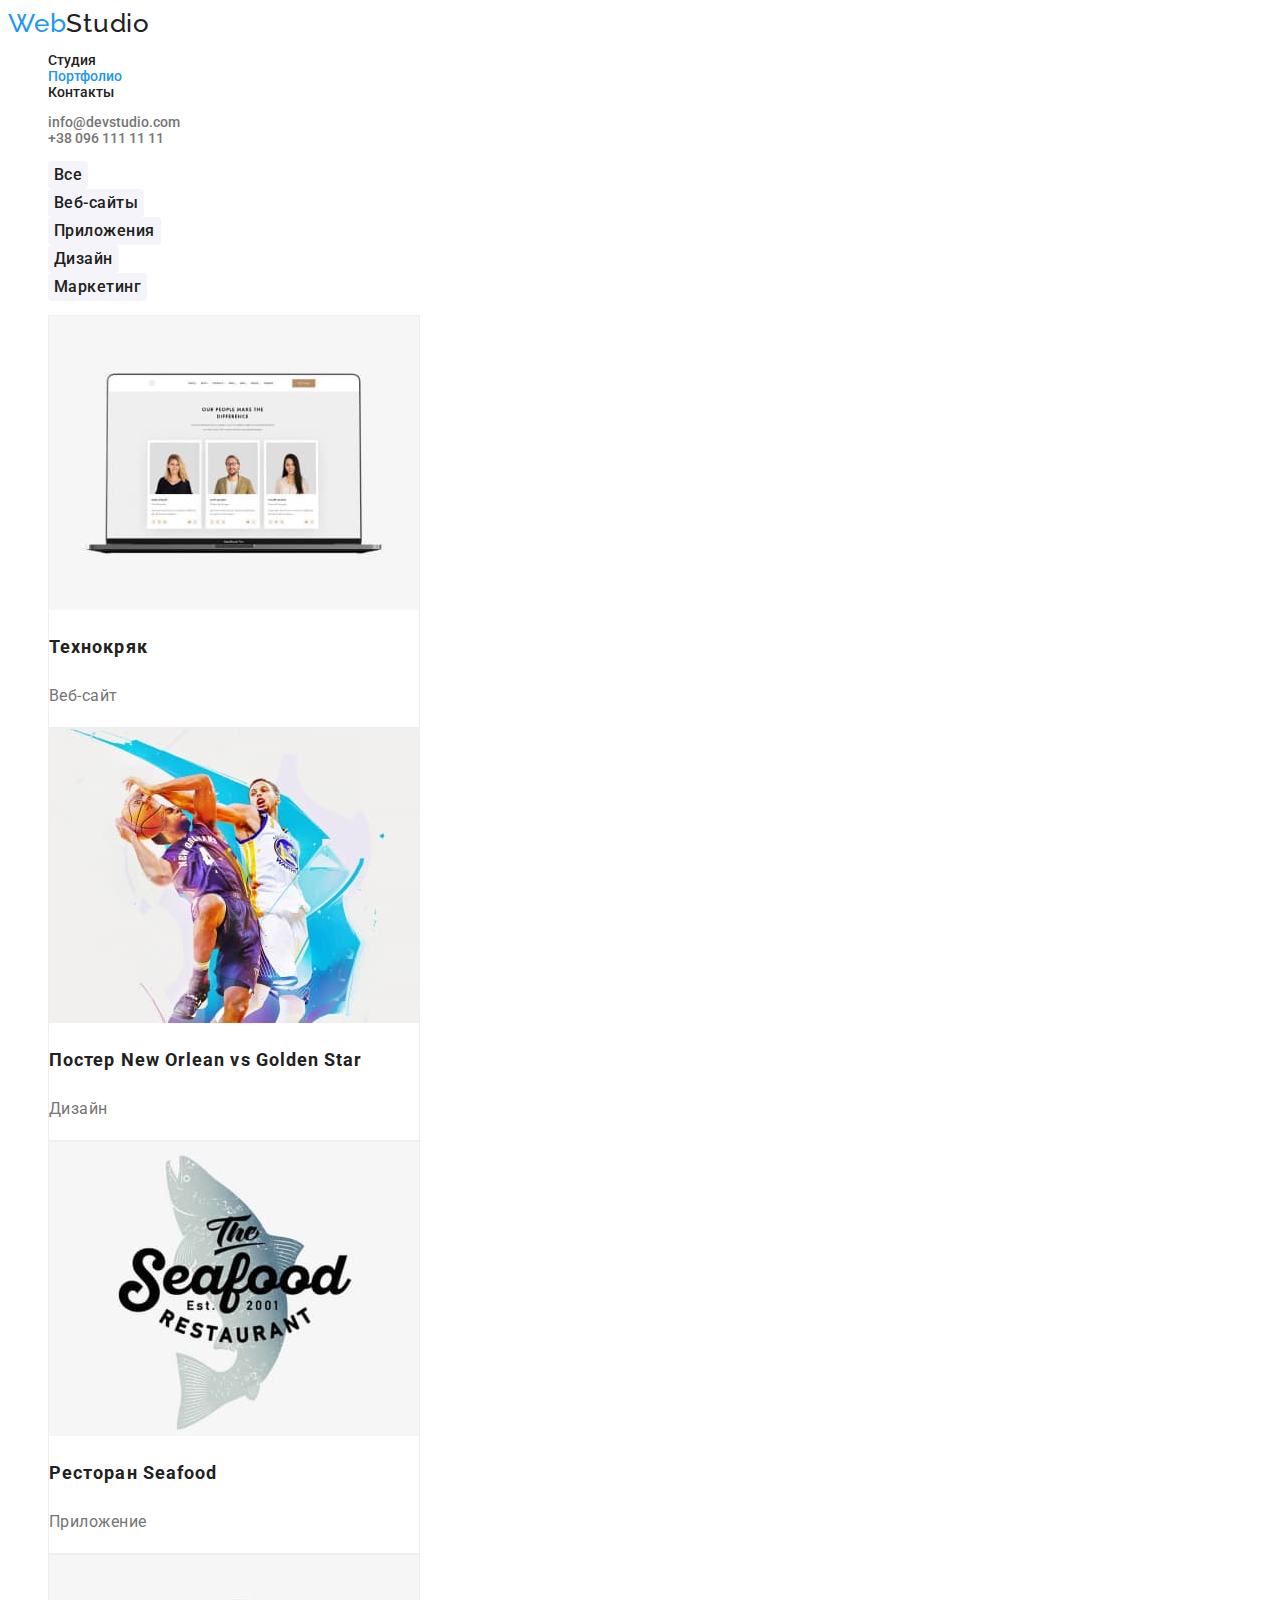
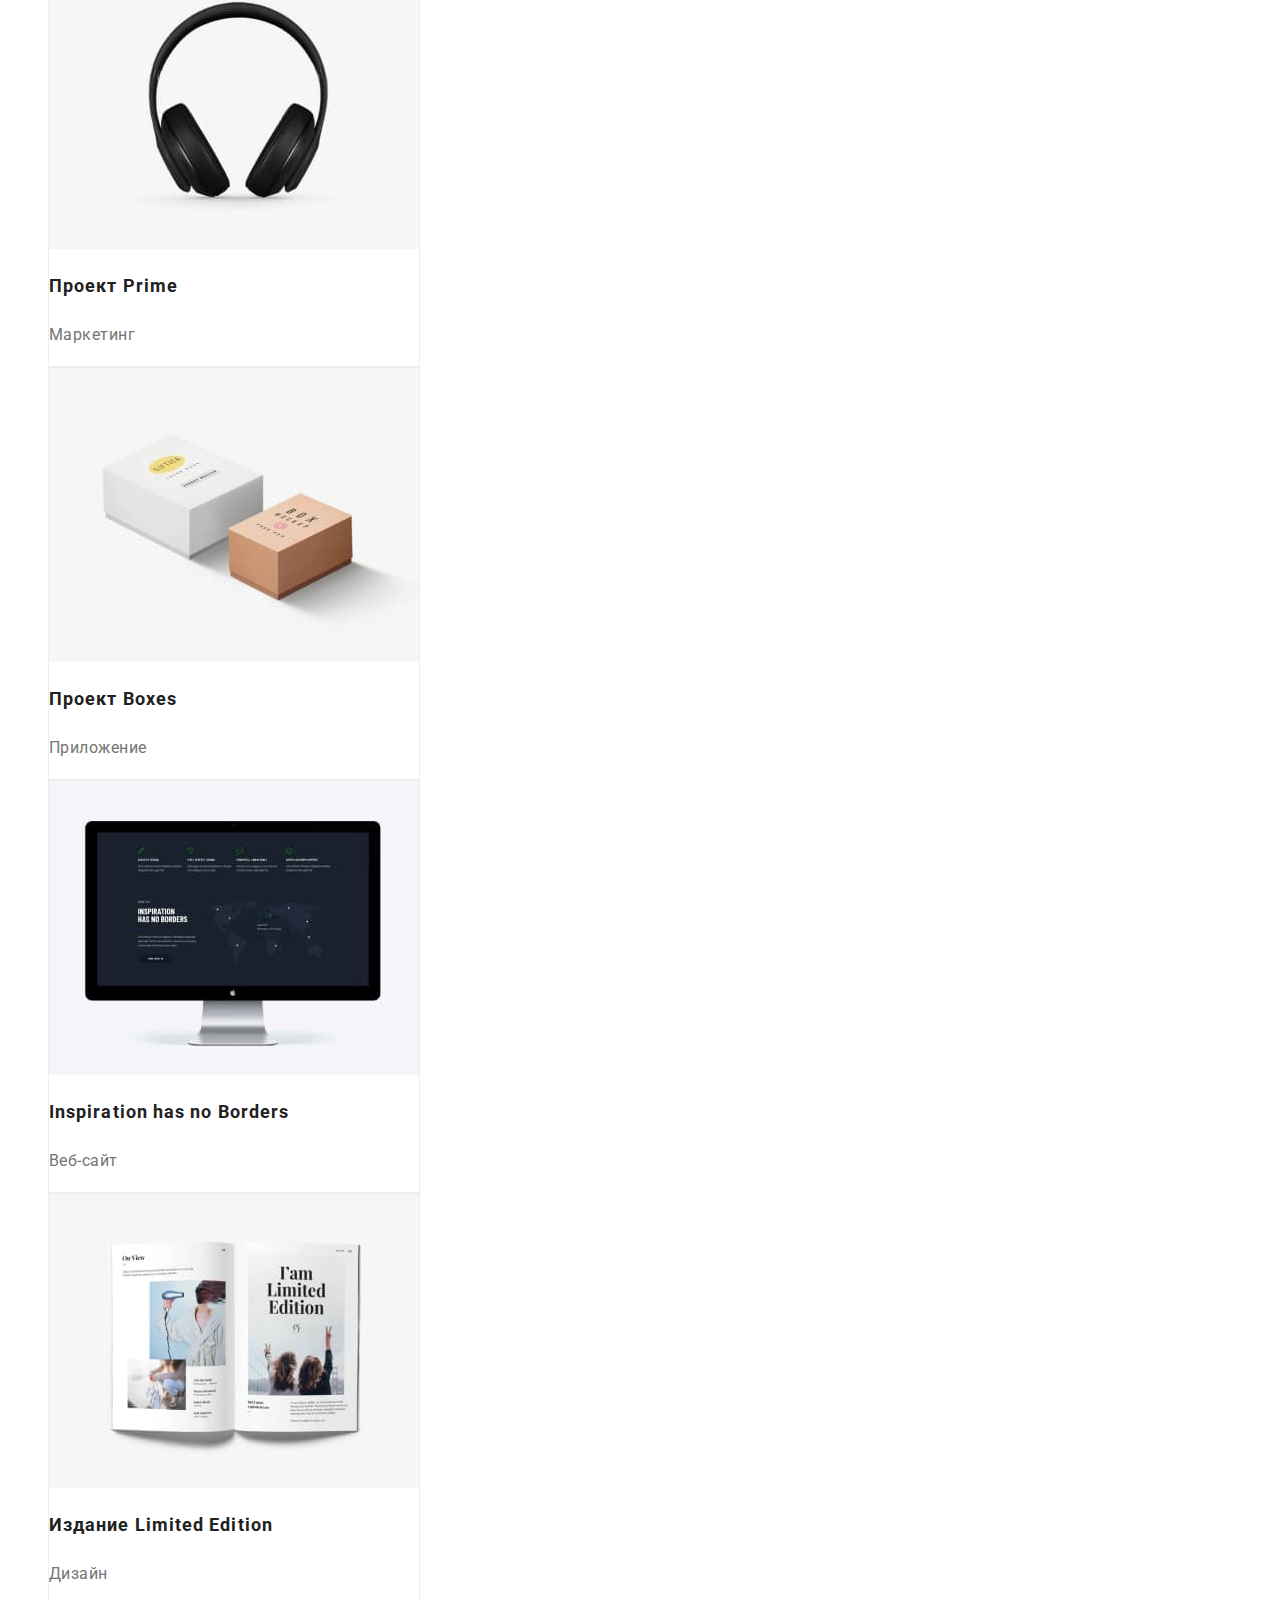
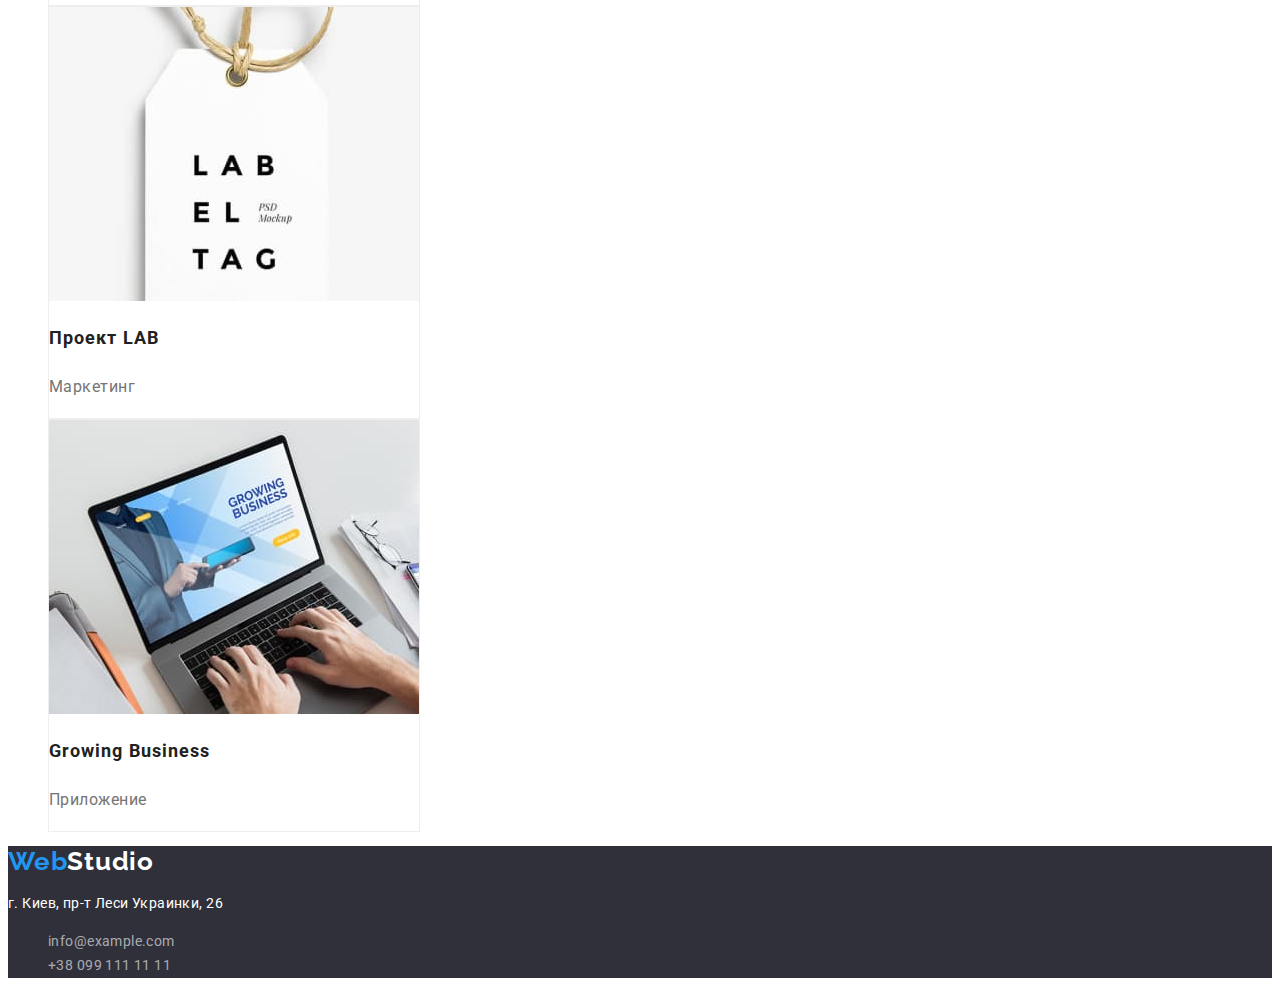
==== portfolio.html @ 7cf02045 "clone" ====
<!DOCTYPE html>
<html lang="ru">

<head>
    <meta charset="UTF-8">
    <meta http-equiv="X-UA-Compatible" content="IE=edge">
    <meta name="viewport" content="width=device-width, initial-scale=1.0">
    <title>Portfolio</title>
    <link rel="stylesheet" href="./css/styles.css">
</head>

<body>
    <header class="nav">
        <nav>
            <a class="logo" href="./index.html" target="_parent"><span class="logo1">Web</span>Studio</a>
            <ul class="nav-menu list">
                <li><a href="./index.html">Студия</a></li>
                <li><a class="active-page" href="./portfolio.html" target="_parent">Портфолио</a></li>
                <li><a href="#">Контакты</a></li>
            </ul>
        </nav>
        <ul class="contacts list">
            <li><a href="mailto:info@devstudio.com">info@devstudio.com</a></li>
            <li><a href="tel:+380961111111">+38 096 111 11 11</a></li>
        </ul>
    </header>
    <main>
        <section>
            <h1 hidden>Примеры работ</h1>
            <ul class="buttons list">
                <li><button type="button">Все</button></li>
                <li><button type="button">Веб-сайты</button></li>
                <li><button type="button">Приложения</button></li>
                <li><button type="button">Дизайн</button></li>
                <li><button type="button">Маркетинг</button></li>
            </ul>
            <ul class="portfolio list">
                <li><a href="#"><img src="./images/pimg1.jpg" alt="ноутбук с браузером" width="370" />
                        <h2>Технокряк</h2>
                        <p>Веб-сайт</p>
                    </a>
                </li>
                <li><a href="#"><img src="./images/pimg2.jpg" alt="баскетболисты" width="370" />
                        <h2>Постер New Orlean vs Golden Star</h2>
                        <p>Дизайн</p>
                    </a>
                </li>
                <li><a href="#"><img src="./images/pimg3.jpg" alt="логотип ресторана" width="370" />
                        <h2>Ресторан Seafood</h2>
                        <p>Приложение</p>
                    </a>
                </li>
                <li><a href="#"><img src="./images/pimg4.jpg" alt="наушники" width="370" />
                        <h2>Проект Prime</h2>
                        <p>Маркетинг</p>
                    </a>
                </li>
                <li><a href="#"><img src="./images/pimg5.jpg" alt="две коробки" width="370" />
                        <h2>Проект Boxes</h2>
                        <p>Приложение</p>
                    </a>
                </li>
                <li><a href="#"><img src="./images/pimg6.jpg" alt="монитор с браузером" width="370" />
                        <h2>Inspiration has no Borders</h2>
                        <p>Веб-сайт</p>
                    </a>
                </li>
                <li><a href="#"><img src="./images/pimg7.jpg" alt="открытая книга" width="370" />
                        <h2>Издание Limited Edition</h2>
                        <p>Дизайн</p>
                    </a>
                </li>
                <li><a href="#"><img src="./images/pimg8.jpg" alt="бейдж на шнурке" width="370" />
                        <h2>Проект LAB</h2>
                        <p>Маркетинг</p>
                    </a>
                </li>
                <li><a href="#"><img src="./images/pimg9.jpg" alt="работа на ноутбуке" width="370" />
                        <h2>Growing Business</h2>
                        <p>Приложение</p>
                    </a>
                </li>
            </ul>
        </section>
    </main>
    <footer class="footer">
        <a class="logo" href="./index.html" target="_parent"><span class="logo1">Web</span>Studio</a>
        <address>
            <p>г. Киев, пр-т Леси Украинки, 26</p>
            <ul class="footer-contacts list">
                <li>
                    <a href="mailto:info@example.com">info@example.com</a>
                </li>
                <li>
                    <a href="tel:+380991111111">+38 099 111 11 11</a>
                </li>
            </ul>

        </address>
    </footer>
</body>

</html>
---- css/styles.css ----
@import url('https://fonts.googleapis.com/css2?family=Raleway:wght@700&family=Roboto:wght@400;500;700;900&display=swap');
/*-variables=*/
:root {
    --bg-body: #fff;
    --font-title: #212121;
    --accent: #2196f3;
    --font-p: #757575;
    --bg-order: #2f303a;
    --font-order: #fff;
    --font-active-button: #fff;
    --bg-hover-buton-order: #188ce8;
    --bg-our-team: #f5f4fa;
    --bg-footer: #2f303a;
    --footer-text: #fff;
    --footer-contacts: rgba(255, 255, 255, 0.6);
    --bg-button: #f5f4fa;
}

/*-base-*/
body {
    font-family: 'roboto', sans-serif;
    color: var(--font-p);
    background-color: var(--bg-body);
    text-decoration: none;
    font-size: 14px;
    line-height: 1.14;
    font-weight: 400;
}

/*-UI home page-*/
/*-header-*/
.list {
    list-style: none;
}

.nav a{
    font-weight: 500;
    text-decoration: none;
    color: var(--font-title);
}

.nav a:focus, a:hover {
    color: var(--accent);
}

.logo {
    font-family: 'Raleway';
    font-style: normal;
    font-weight: 700;
    font-size: 26px;
    line-height: 1.19;
    letter-spacing: 0.03em;
    color: var(--font-title);

}

.nav .logo:hover, .logo:focus .logo:active {
    color:var(--font-title);
}

.logo1 {
    color: var(--accent)
}

.contacts a {
    text-decoration: none;
    color: var(--font-p)
}

.contacts a:hover, a:focus {
    color: var(--accent);
}

.nav .active-page {
    color:var(--accent);
}

/*-main-*/

/*-order-*/
.order{
        background-color: var(--bg-order);
}
.order h1{
    text-align: center;
    font-weight: 900;
    font-size: 44px;
    line-height: 1.36;
    color: var(--font-order);
    text-transform: uppercase;
    letter-spacing: 0.06em;
}

.order-button {
    font-family: 'Roboto';
    font-weight: 700;
    font-size: 16px;
    line-height: 1.88;
    color: var(--font-active-button);
    background-color: var(--accent);
    box-shadow: 0px 4px 4px rgba(0, 0, 0, 0.15);
    border-radius: 4px;
    border-color: var(--accent);
    cursor: pointer;
}

.order-button:hover {
background-color: var(--bg-hover-buton-order);
}

/*-preferences-*/

.preferences h3{
    font-weight: 700;
    font-size: 14px;
    line-height: 1.14;
    color: var(--font-title);
    letter-spacing: 0.03em;
    text-transform: uppercase;
}

.preferences p{
    line-height: 1.71;
    letter-spacing: 0.03em;
}

/*-what we do-*/
.what-we-do h2{
    font-weight: 700;
    font-size: 36px;
    line-height: 1.17;
    text-align: center;
    color: var(--font-title);
}

.what-we-do img{
    mix-blend-mode: normal;
}

/*-our team-*/
.our-team {
    background-color: var(--bg-our-team);
    text-align: center;
}
.our-team h2 {
        font-weight: 700;
        font-size: 36px;
        line-height: 1.17;
        color: var(--font-title);
}
.our-team li{
    background-color: var(--bg-body);
    box-shadow: 0px 1px 3px rgba(0, 0, 0, 0.12), 0px 1px 1px rgba(0, 0, 0, 0.14), 0px 2px 1px rgba(0, 0, 0, 0.2);
    border-radius: 0px 0px 4px 4px;
}

.our-team h2 {
    font-weight: 700;
    font-size: 36px;
    line-height: 1.17;
    color: var(--font-title);
    letter-spacing: 0.03em;
}

.our-team h3{
    font-weight: 500;
    font-size: 16px;
    line-height: 1.19;
    letter-spacing: 0.03em;
    color: var(--font-title);
}


/*-UI portfolio-*/
/*-buttons-*/

.buttons button{
    font-family: 'Roboto';
    font-weight: 500;
    font-size: 16px;
    line-height: 1.63;
    text-align: center;
    letter-spacing: 0.03em;
    color: var(--font-title);
    background-color: var(--bg-button);
    border: 0;
    border-radius: 4px;
    cursor: pointer;
}

.buttons button:hover, button:focus {
    color:var(--font-active-button);
    background-color: var(--accent);

}

/*-portfolio-*/
.portfolio h2{
    font-weight: 700;
    font-size: 18px;
    line-height: 2;
    letter-spacing: 0.06em;
    color: var(--font-title);
}

.portfolio p{
    font-size: 16px;
    line-height: 1.88;
    letter-spacing: 0.03em;
    color: var(--font-p);
}

.portfolio a{
    text-decoration: none;
}

.portfolio li{
    width: 370px;
    border: 1px solid #EEEEEE;
}


/*-footer-*/
.footer {
    background-color: var(--bg-footer);
    line-height: 1.71;
    letter-spacing: 0.03em;

}

.footer a{
    text-decoration: none;
}

.footer .logo {
    color: var(--footer-text);
}

.footer address{
    font-style: normal;
    color: var(--footer-text);
}

.footer-contacts a {
    color: var(--footer-contacts);
}

.footer-contacts a:hover, a:focus {
    color: var(--accent);
}
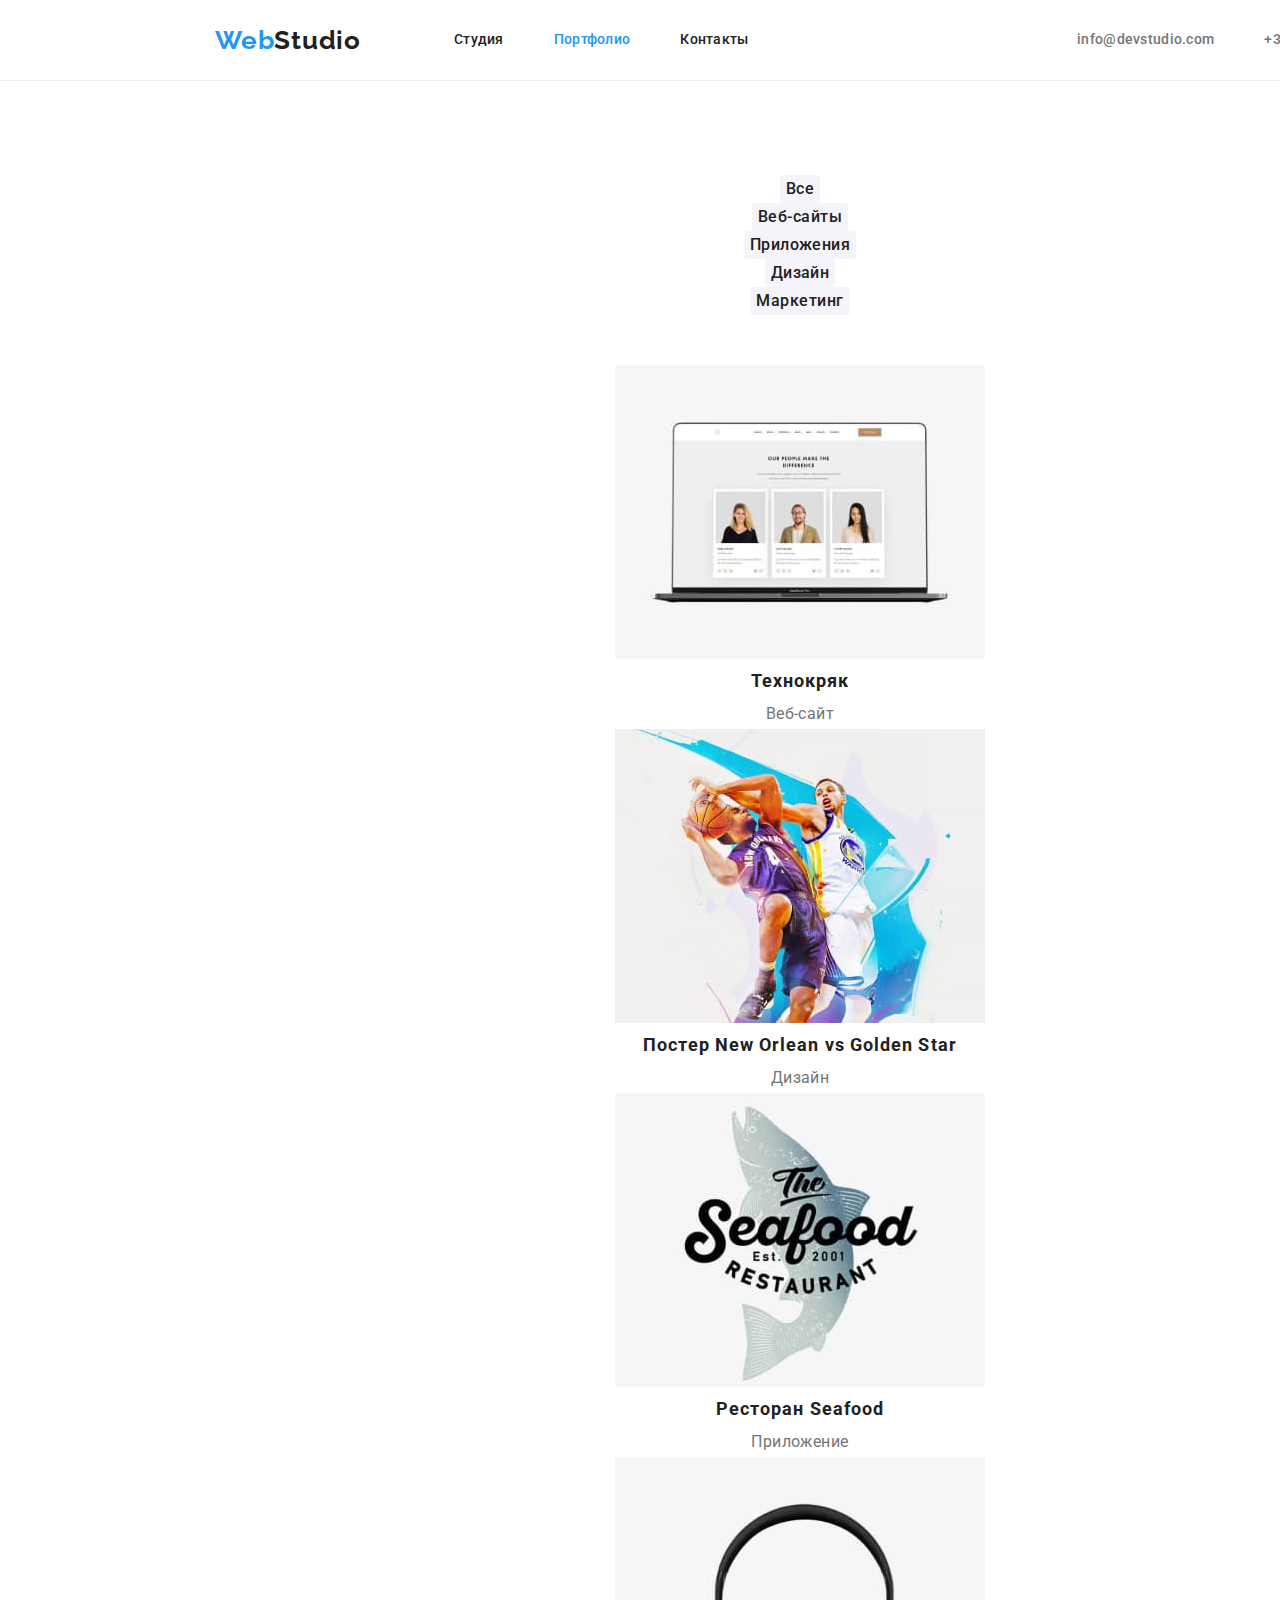
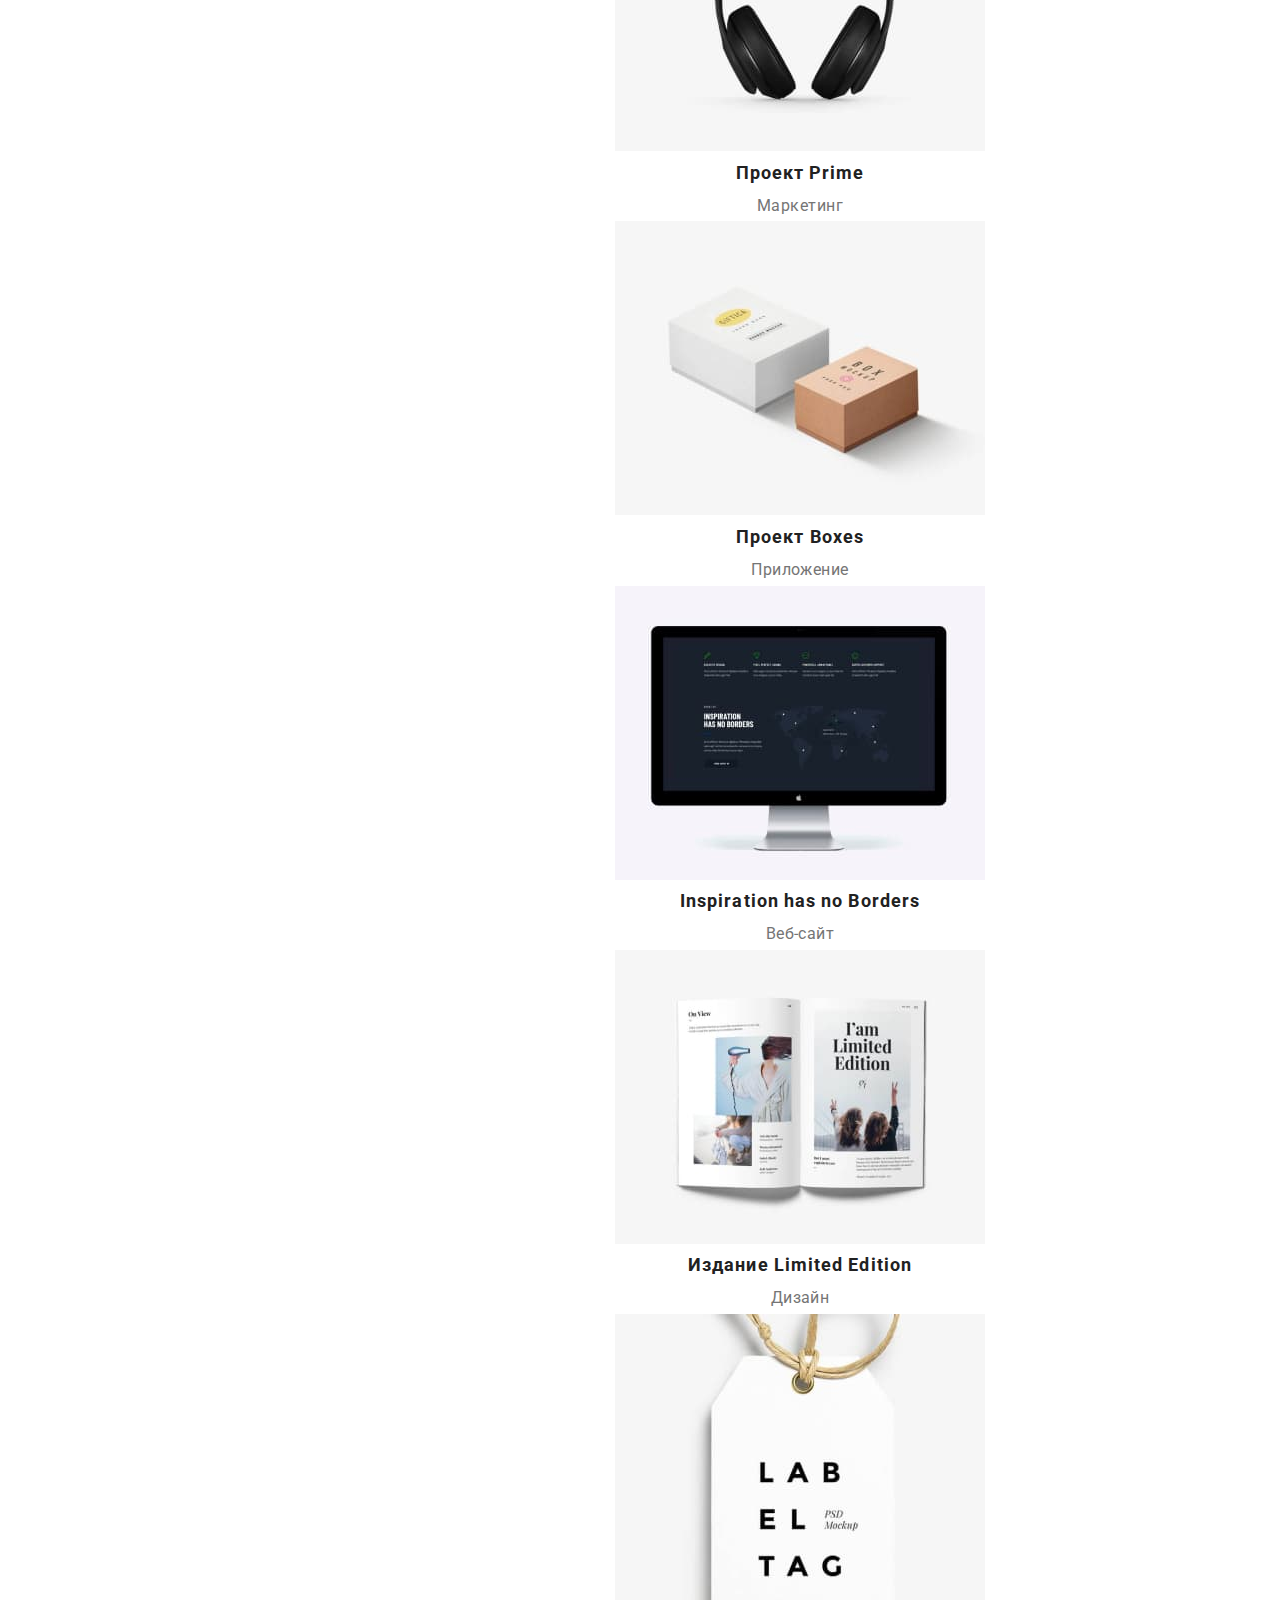
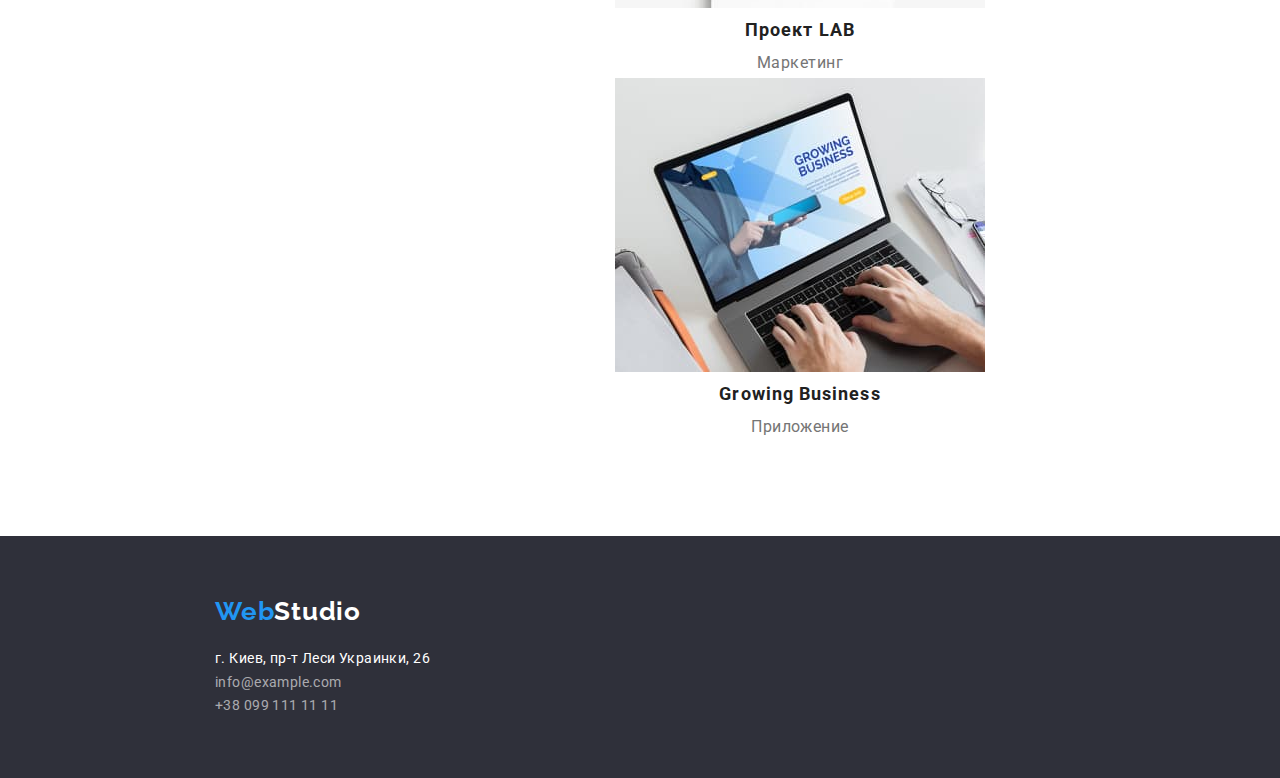
==== commit 0850b2f4: "header and footer" ====
--- a/portfolio.html
+++ b/portfolio.html
@@ -6,35 +6,43 @@
     <meta http-equiv="X-UA-Compatible" content="IE=edge">
     <meta name="viewport" content="width=device-width, initial-scale=1.0">
     <title>Portfolio</title>
+    <link
+        href="https://fonts.googleapis.com/css2?family=Raleway:wght@700&family=Roboto:wght@400;500;700;900&display=swap"
+        rel="stylesheet">
+    <link rel="stylesheet" href="https://cdnjs.cloudflare.com/ajax/libs/modern-normalize/1.1.0/modern-normalize.css">
     <link rel="stylesheet" href="./css/styles.css">
 </head>
 
 <body>
     <header class="nav">
-        <nav>
-            <a class="logo" href="./index.html" target="_parent"><span class="logo1">Web</span>Studio</a>
-            <ul class="nav-menu list">
-                <li><a href="./index.html">Студия</a></li>
-                <li><a class="active-page" href="./portfolio.html" target="_parent">Портфолио</a></li>
-                <li><a href="#">Контакты</a></li>
+        <div class="container main-nav">
+            <nav class="main-nav">
+                <a class="nav-logo" href="./index.html" target="_parent"><span class="logo1">Web</span>Studio</a>
+                <ul class="nav-menu list">
+                    <li class="nav-menu-item"><a class="link" href="./index.html">Студия</a></li>
+                    <li class="nav-menu-item"><a class="link active-page" href="./portfolio.html"
+                            target="_parent">Портфолио</a>
+                    </li>
+                    <li class="nav-menu-item"><a class="link" href="#">Контакты</a></li>
+                </ul>
+            </nav>
+            <ul class="contacts list">
+                <li class="nav-menu-item"><a class="link" href="mailto:info@devstudio.com">info@devstudio.com</a></li>
+                <li class="nav-menu-item"><a class="link" href="tel:+380961111111">+38 096 111 11 11</a></li>
             </ul>
-        </nav>
-        <ul class="contacts list">
-            <li><a href="mailto:info@devstudio.com">info@devstudio.com</a></li>
-            <li><a href="tel:+380961111111">+38 096 111 11 11</a></li>
-        </ul>
+        </div>
     </header>
     <main>
-        <section>
-            <h1 hidden>Примеры работ</h1>
-            <ul class="buttons list">
+        <section class="section filter">
+            <h1 class="visually-hidden">Примеры работ</h1>
+            <ul class="container buttons list">
                 <li><button type="button">Все</button></li>
                 <li><button type="button">Веб-сайты</button></li>
                 <li><button type="button">Приложения</button></li>
                 <li><button type="button">Дизайн</button></li>
                 <li><button type="button">Маркетинг</button></li>
             </ul>
-            <ul class="portfolio list">
+            <ul class="container portfolio list">
                 <li><a href="#"><img src="./images/pimg1.jpg" alt="ноутбук с браузером" width="370" />
                         <h2>Технокряк</h2>
                         <p>Веб-сайт</p>
@@ -84,19 +92,21 @@
         </section>
     </main>
     <footer class="footer">
-        <a class="logo" href="./index.html" target="_parent"><span class="logo1">Web</span>Studio</a>
-        <address>
-            <p>г. Киев, пр-т Леси Украинки, 26</p>
-            <ul class="footer-contacts list">
-                <li>
-                    <a href="mailto:info@example.com">info@example.com</a>
-                </li>
-                <li>
-                    <a href="tel:+380991111111">+38 099 111 11 11</a>
-                </li>
-            </ul>
+        <div class="container flex">
+            <a class="footer-logo link" href="./index.html" target="_parent"><span class="logo1">Web</span>Studio</a>
+            <address>
+                <p>г. Киев, пр-т Леси Украинки, 26</p>
+                <ul class="footer-contacts list">
+                    <li>
+                        <a class="link" href="mailto:info@example.com">info@example.com</a>
+                    </li>
+                    <li>
+                        <a class="link" href="tel:+380991111111">+38 099 111 11 11</a>
+                    </li>
+                </ul>
 
-        </address>
+            </address>
+        </div>
     </footer>
 </body>
 
--- a/css/styles.css
+++ b/css/styles.css
@@ -1,10 +1,10 @@
-@import url('https://fonts.googleapis.com/css2?family=Raleway:wght@700&family=Roboto:wght@400;500;700;900&display=swap');
 /*-variables=*/
 :root {
     --bg-body: #fff;
     --font-title: #212121;
     --accent: #2196f3;
     --font-p: #757575;
+    --header-border: #ececec;
     --bg-order: #2f303a;
     --font-order: #fff;
     --font-active-button: #fff;
@@ -21,40 +21,87 @@
     font-family: 'roboto', sans-serif;
     color: var(--font-p);
     background-color: var(--bg-body);
-    text-decoration: none;
     font-size: 14px;
     line-height: 1.14;
     font-weight: 400;
 }
 
+.container {
+    width: 1200px;
+    padding-left: 15px;
+    padding-right: 15px;
+    margin: 0 auto;
+}
+
+.section {
+    margin: 0;
+    padding-top: 94px;
+    padding-bottom: 94px;
+    text-align: center;
+}
+
+h1, h2, h3, h4, h5, h6, p, ul {
+    padding: 0;
+    margin: 0;
+}
+
 /*-UI home page-*/
 /*-header-*/
+
 .list {
     list-style: none;
-}
-
-.nav a{
+    padding: 0;
+    margin: 0;
+}
+
+.visually-hidden {
+    position: absolute;
+    width: 1px;
+    height: 1px;
+    margin: -1px;
+    border: 0;
+    padding: 0;
+    white-space: nowrap;
+    clip-path: inset(100%);
+    clip: rect(0 0 0 0);
+    overflow: hidden;
+}
+
+
+.nav {
+    width: 1600px;
+    border-bottom: 1px solid var(--header-border);
+}
+
+.main-nav {
+    display: flex;
+    align-items: center;
+}
+
+.nav .link{
     font-weight: 500;
     text-decoration: none;
     color: var(--font-title);
-}
-
-.nav a:focus, a:hover {
+    letter-spacing: 0.02em;
+}
+
+.nav .link:focus, .nav .link:hover {
     color: var(--accent);
 }
 
-.logo {
+.nav-logo {
+    display: block;
     font-family: 'Raleway';
     font-style: normal;
     font-weight: 700;
     font-size: 26px;
     line-height: 1.19;
-    letter-spacing: 0.03em;
-    color: var(--font-title);
-
-}
-
-.nav .logo:hover, .logo:focus .logo:active {
+    color: var(--font-title);
+    text-decoration: none;
+    letter-spacing: 0.03em;
+}
+
+.nav .nav-logo:hover, .nav-logo:focus .nav-logo:active {
     color:var(--font-title);
 }
 
@@ -62,12 +109,38 @@
     color: var(--accent)
 }
 
-.contacts a {
+.nav-menu {
+    display: flex;
+    margin-left: 93px;
+}
+
+.nav-menu .link {
+    display: block;
+    padding-top: 32px;
+    padding-bottom: 32px;
+}
+
+.contacts {
+    display: flex;
+    margin-left: auto;
+}
+
+.contacts .link {
+    display: block;
+    padding-top: 32px;
+    padding-bottom: 32px;
+}
+
+.nav-menu-item + .nav-menu-item{
+    margin-left: 50px;
+}
+
+.contacts .link {
     text-decoration: none;
     color: var(--font-p)
 }
 
-.contacts a:hover, a:focus {
+.contacts .link:hover, .link:focus {
     color: var(--accent);
 }
 
@@ -77,12 +150,19 @@
 
 /*-main-*/
 
+
 /*-order-*/
+
 .order{
-        background-color: var(--bg-order);
-}
-.order h1{
-    text-align: center;
+    width: 1600px;
+    padding: 200px;
+    background-color: var(--bg-order);
+}
+
+.order-title{
+    width: 696px;
+    padding: 0;
+    margin-bottom: 40px;
     font-weight: 900;
     font-size: 44px;
     line-height: 1.36;
@@ -92,6 +172,8 @@
 }
 
 .order-button {
+    min-width: 200px;
+    padding: 10px 32px;
     font-family: 'Roboto';
     font-weight: 700;
     font-size: 16px;
@@ -110,6 +192,14 @@
 
 /*-preferences-*/
 
+.preferences {
+    width: 1600px;
+}
+
+.pref-list {
+    display: inline-block;
+}
+
 .preferences h3{
     font-weight: 700;
     font-size: 14px;
@@ -125,6 +215,16 @@
 }
 
 /*-what we do-*/
+
+.what-we-do {
+    width: 1600px;
+}
+
+.what-list {
+display: inline-block;
+padding-top: 50px;
+}
+
 .what-we-do h2{
     font-weight: 700;
     font-size: 36px;
@@ -138,28 +238,30 @@
 }
 
 /*-our team-*/
+
 .our-team {
+    width: 1600px;
     background-color: var(--bg-our-team);
-    text-align: center;
-}
+}
+
+.team-list {
+    display: inline-block;
+    padding-top: 50px;
+}
+
 .our-team h2 {
         font-weight: 700;
         font-size: 36px;
         line-height: 1.17;
         color: var(--font-title);
-}
+        letter-spacing: 0.03em;
+}
+
 .our-team li{
     background-color: var(--bg-body);
     box-shadow: 0px 1px 3px rgba(0, 0, 0, 0.12), 0px 1px 1px rgba(0, 0, 0, 0.14), 0px 2px 1px rgba(0, 0, 0, 0.2);
     border-radius: 0px 0px 4px 4px;
-}
-
-.our-team h2 {
-    font-weight: 700;
-    font-size: 36px;
-    line-height: 1.17;
-    color: var(--font-title);
-    letter-spacing: 0.03em;
+    text-align: center;
 }
 
 .our-team h3{
@@ -173,8 +275,16 @@
 
 /*-UI portfolio-*/
 /*-buttons-*/
+.filter {
+}
+
+.buttons{
+    display: inline-block;
+    margin-bottom: 50px;
+}
 
 .buttons button{
+    padding: auto, 22px;
     font-family: 'Roboto';
     font-weight: 500;
     font-size: 16px;
@@ -183,7 +293,7 @@
     letter-spacing: 0.03em;
     color: var(--font-title);
     background-color: var(--bg-button);
-    border: 0;
+    border: 1px transparent;
     border-radius: 4px;
     cursor: pointer;
 }
@@ -191,10 +301,18 @@
 .buttons button:hover, button:focus {
     color:var(--font-active-button);
     background-color: var(--accent);
-
+}
+
+.filter {
+    width: 1600px;
 }
 
 /*-portfolio-*/
+
+.portfolio {
+    display: inline-block;
+}
+
 .portfolio h2{
     font-weight: 700;
     font-size: 18px;
@@ -214,25 +332,40 @@
     text-decoration: none;
 }
 
-.portfolio li{
+/* .portfolio li{
     width: 370px;
     border: 1px solid #EEEEEE;
-}
+} */
 
 
 /*-footer-*/
+
 .footer {
+    padding-top: 60px;
+    padding-bottom: 60px;
+    width: 1600px;
     background-color: var(--bg-footer);
     line-height: 1.71;
     letter-spacing: 0.03em;
-
-}
-
-.footer a{
-    text-decoration: none;
-}
-
-.footer .logo {
+}
+
+.footer .link{
+    text-decoration: none;
+}
+
+.footer-logo {
+    display: block;
+    margin-bottom: 20px;
+    font-family: 'Raleway';
+    font-style: normal;
+    font-weight: 700;
+    font-size: 26px;
+    line-height: 1.19;
+    letter-spacing: 0.03em;
+    color: var(--footer-text);
+}
+
+.footer .link:hover, .footer .link:focus, .footer .link:active {
     color: var(--footer-text);
 }
 
@@ -240,11 +373,12 @@
     font-style: normal;
     color: var(--footer-text);
 }
-
-.footer-contacts a {
+.footer-contacts {
+}
+.footer-contacts .link {
     color: var(--footer-contacts);
 }
 
-.footer-contacts a:hover, a:focus {
+.footer-contacts .link:hover, .link:focus {
     color: var(--accent);
 }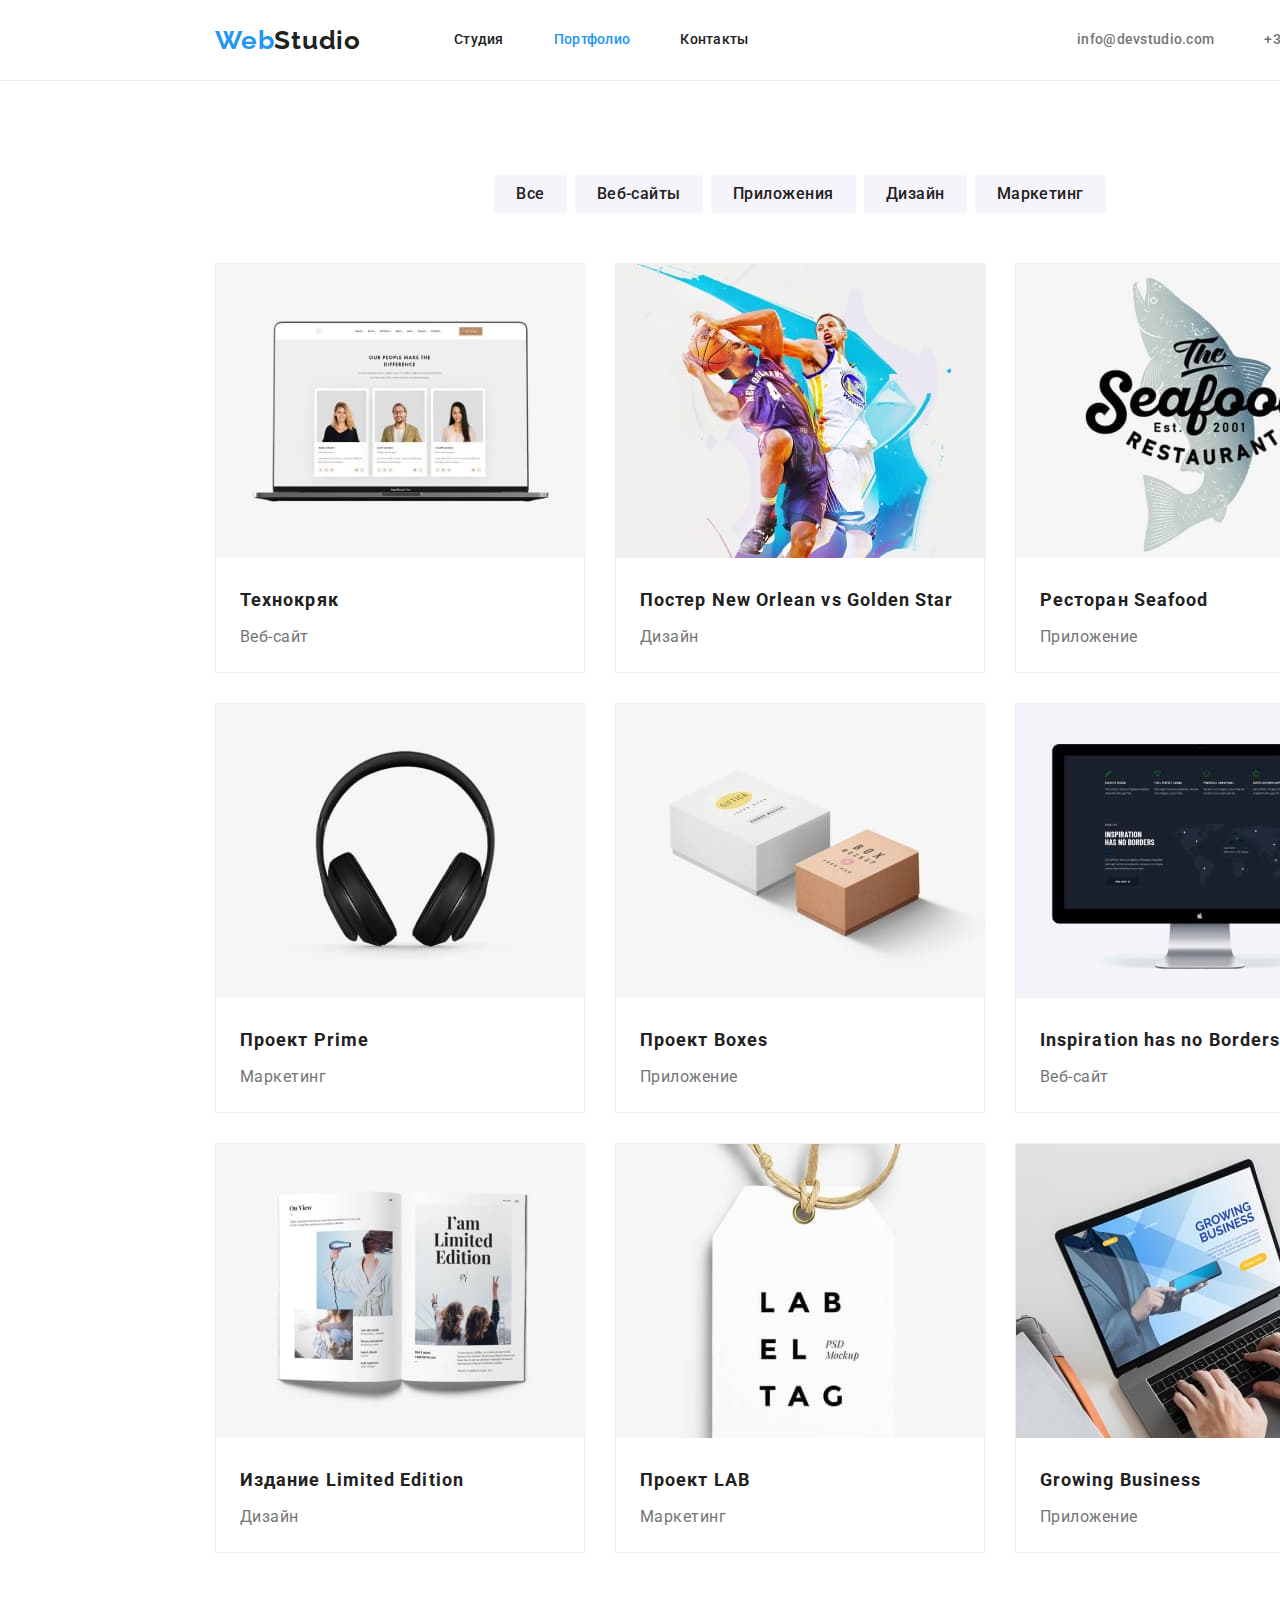
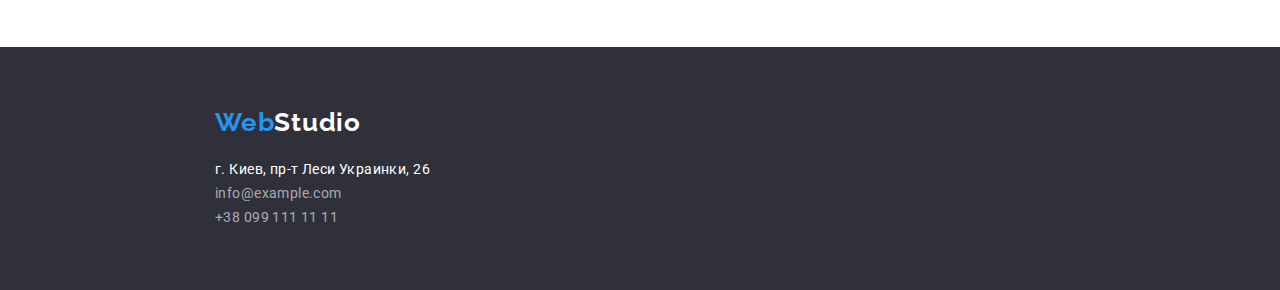
==== commit f5f02dce: "final" ====
--- a/portfolio.html
+++ b/portfolio.html
@@ -35,60 +35,70 @@
     <main>
         <section class="section filter">
             <h1 class="visually-hidden">Примеры работ</h1>
-            <ul class="container buttons list">
-                <li><button type="button">Все</button></li>
-                <li><button type="button">Веб-сайты</button></li>
-                <li><button type="button">Приложения</button></li>
-                <li><button type="button">Дизайн</button></li>
-                <li><button type="button">Маркетинг</button></li>
-            </ul>
-            <ul class="container portfolio list">
-                <li><a href="#"><img src="./images/pimg1.jpg" alt="ноутбук с браузером" width="370" />
-                        <h2>Технокряк</h2>
-                        <p>Веб-сайт</p>
-                    </a>
-                </li>
-                <li><a href="#"><img src="./images/pimg2.jpg" alt="баскетболисты" width="370" />
-                        <h2>Постер New Orlean vs Golden Star</h2>
-                        <p>Дизайн</p>
-                    </a>
-                </li>
-                <li><a href="#"><img src="./images/pimg3.jpg" alt="логотип ресторана" width="370" />
-                        <h2>Ресторан Seafood</h2>
-                        <p>Приложение</p>
-                    </a>
-                </li>
-                <li><a href="#"><img src="./images/pimg4.jpg" alt="наушники" width="370" />
-                        <h2>Проект Prime</h2>
-                        <p>Маркетинг</p>
-                    </a>
-                </li>
-                <li><a href="#"><img src="./images/pimg5.jpg" alt="две коробки" width="370" />
-                        <h2>Проект Boxes</h2>
-                        <p>Приложение</p>
-                    </a>
-                </li>
-                <li><a href="#"><img src="./images/pimg6.jpg" alt="монитор с браузером" width="370" />
-                        <h2>Inspiration has no Borders</h2>
-                        <p>Веб-сайт</p>
-                    </a>
-                </li>
-                <li><a href="#"><img src="./images/pimg7.jpg" alt="открытая книга" width="370" />
-                        <h2>Издание Limited Edition</h2>
-                        <p>Дизайн</p>
-                    </a>
-                </li>
-                <li><a href="#"><img src="./images/pimg8.jpg" alt="бейдж на шнурке" width="370" />
-                        <h2>Проект LAB</h2>
-                        <p>Маркетинг</p>
-                    </a>
-                </li>
-                <li><a href="#"><img src="./images/pimg9.jpg" alt="работа на ноутбуке" width="370" />
-                        <h2>Growing Business</h2>
-                        <p>Приложение</p>
-                    </a>
-                </li>
-            </ul>
+            <div class="container">
+                <ul class="buttons list">
+                    <li class="li"><button class="button" type="button">Все</button></li>
+                    <li class="li"><button class="button" type="button">Веб-сайты</button></li>
+                    <li class="li"><button class="button" type="button">Приложения</button></li>
+                    <li class="li"><button class="button" type="button">Дизайн</button></li>
+                    <li class="li"><button class="button" type="button">Маркетинг</button></li>
+                </ul>
+                <ul class="filter-list list">
+                    <li class="item"><a href="#"><img class="img" src="./images/pimg1.jpg" alt="ноутбук с браузером"
+                                width="370" />
+                            <h2 class="title">Технокряк</h2>
+                            <p class="category">Веб-сайт</p>
+                        </a>
+                    </li>
+                    <li class="item"><a href="#"><img class="img" src="./images/pimg2.jpg" alt="баскетболисты"
+                                width="370" />
+                            <h2 class="title">Постер New Orlean vs Golden Star</h2>
+                            <p class="category">Дизайн</p>
+                        </a>
+                    </li>
+                    <li class="item"><a href="#"><img class="img" src="./images/pimg3.jpg" alt="логотип ресторана"
+                                width="370" />
+                            <h2 class="title">Ресторан Seafood</h2>
+                            <p class="category">Приложение</p>
+                        </a>
+                    </li>
+                    <li class="item"><a href="#"><img class="img" src="./images/pimg4.jpg" alt="наушники" width="370" />
+                            <h2 class="title">Проект Prime</h2>
+                            <p class="category">Маркетинг</p>
+                        </a>
+                    </li>
+                    <li class="item"><a href="#"><img class="img" src="./images/pimg5.jpg" alt="две коробки"
+                                width="370" />
+                            <h2 class="title">Проект Boxes</h2>
+                            <p class="category">Приложение</p>
+                        </a>
+                    </li>
+                    <li class="item"><a href="#"><img class="img" src="./images/pimg6.jpg" alt="монитор с браузером"
+                                width="370" />
+                            <h2 class="title">Inspiration has no Borders</h2>
+                            <p class="category">Веб-сайт</p>
+                        </a>
+                    </li>
+                    <li class="item"><a href="#"><img class="img" src="./images/pimg7.jpg" alt="открытая книга"
+                                width="370" />
+                            <h2 class="title">Издание Limited Edition</h2>
+                            <p class="category">Дизайн</p>
+                        </a>
+                    </li>
+                    <li class="item"><a href="#"><img class="img" src="./images/pimg8.jpg" alt="бейдж на шнурке"
+                                width="370" />
+                            <h2 class="title">Проект LAB</h2>
+                            <p class="category">Маркетинг</p>
+                        </a>
+                    </li>
+                    <li class="item"><a href="#"><img class="img" src="./images/pimg9.jpg" alt="работа на ноутбуке"
+                                width="370" />
+                            <h2 class="title">Growing Business</h2>
+                            <p class="category">Приложение</p>
+                        </a>
+                    </li>
+                </ul>
+            </div>
         </section>
     </main>
     <footer class="footer">
--- a/css/styles.css
+++ b/css/styles.css
@@ -194,13 +194,26 @@
 
 .preferences {
     width: 1600px;
+
 }
 
 .pref-list {
-    display: inline-block;
-}
-
-.preferences h3{
+    display: flex;
+    flex-wrap: wrap;
+}
+
+.pref-list .item {
+    width: 270px;
+    margin-right: 30px;
+    text-align: left;
+}
+
+.pref-list .item:nth-child(4n){
+    margin-right: 0px;
+}
+
+.pref-title{
+    margin-bottom: 10px;
     font-weight: 700;
     font-size: 14px;
     line-height: 1.14;
@@ -218,14 +231,24 @@
 
 .what-we-do {
     width: 1600px;
+    padding-top: 0px;
 }
 
 .what-list {
-display: inline-block;
-padding-top: 50px;
-}
-
-.what-we-do h2{
+display: flex;
+justify-content: center;
+}
+
+.what-list .item {
+    margin-right: 30px;
+}
+
+.what-list .item:nth-child(3n){
+    margin-right: 0px;
+}
+
+.what-we-do .title{
+    margin-bottom: 50px;
     font-weight: 700;
     font-size: 36px;
     line-height: 1.17;
@@ -245,11 +268,15 @@
 }
 
 .team-list {
-    display: inline-block;
+    display: flex;
     padding-top: 50px;
 }
 
-.our-team h2 {
+.our-team .photo {
+    margin-bottom: 30px;
+}
+
+.our-team .title {
         font-weight: 700;
         font-size: 36px;
         line-height: 1.17;
@@ -257,14 +284,20 @@
         letter-spacing: 0.03em;
 }
 
-.our-team li{
+.our-team .item{
+    margin-right: 30px;
     background-color: var(--bg-body);
     box-shadow: 0px 1px 3px rgba(0, 0, 0, 0.12), 0px 1px 1px rgba(0, 0, 0, 0.14), 0px 2px 1px rgba(0, 0, 0, 0.2);
     border-radius: 0px 0px 4px 4px;
     text-align: center;
 }
 
-.our-team h3{
+.our-team .item:nth-child(4n) {
+    margin-right: 0px;
+}
+
+.our-team .name{
+    margin-bottom: 10px;
     font-weight: 500;
     font-size: 16px;
     line-height: 1.19;
@@ -272,19 +305,31 @@
     color: var(--font-title);
 }
 
+.our-team .prof {
+    margin-bottom: 50px;
+    font-size: 16px;
+    line-height: 1.88;
+    letter-spacing: 0.03em;
+}
 
 /*-UI portfolio-*/
 /*-buttons-*/
 .filter {
+    width: 1600px;
 }
 
 .buttons{
-    display: inline-block;
+    display: flex;
     margin-bottom: 50px;
-}
-
-.buttons button{
-    padding: auto, 22px;
+    justify-content: center;
+}
+
+.li + .li {
+    margin-left: 8px;
+}
+
+.buttons .button{
+    padding: 6px 22px;
     font-family: 'Roboto';
     font-weight: 500;
     font-size: 16px;
@@ -296,46 +341,68 @@
     border: 1px transparent;
     border-radius: 4px;
     cursor: pointer;
-}
-
-.buttons button:hover, button:focus {
+    letter-spacing: 0.03em;
+}
+
+.buttons .button:hover, .button:focus {
     color:var(--font-active-button);
     background-color: var(--accent);
 }
 
-.filter {
-    width: 1600px;
-}
 
 /*-portfolio-*/
 
-.portfolio {
-    display: inline-block;
-}
-
-.portfolio h2{
+.filter-list {
+    display: flex;
+    flex-wrap: wrap;
+}
+
+.filter-list .item{
+    margin-right: 30px;
+    margin-bottom: 30px;
+}
+
+.filter-list .item:nth-child(3n) {
+    margin-right: 0px;
+}
+
+.filter-list .item:nth-last-child(-n + 3){
+    margin-bottom: 0px;
+}
+
+.filter-list .img {
+    margin-bottom: 20px;
+}
+
+.filter-list .title{
+    margin-left: 24px;
+    margin-bottom: 4px;
     font-weight: 700;
     font-size: 18px;
     line-height: 2;
     letter-spacing: 0.06em;
     color: var(--font-title);
-}
-
-.portfolio p{
+    text-align: left;
+}
+
+.filter-list .category{
+    margin-left: 24px;
+    margin-bottom: 20px;
     font-size: 16px;
     line-height: 1.88;
     letter-spacing: 0.03em;
     color: var(--font-p);
-}
-
-.portfolio a{
+    text-align: left;
+}
+
+.filter-list a{
     text-decoration: none;
 }
 
-/* .portfolio li{
+.filter-list li{
     width: 370px;
     border: 1px solid #EEEEEE;
-} */
+}
 
 
 /*-footer-*/
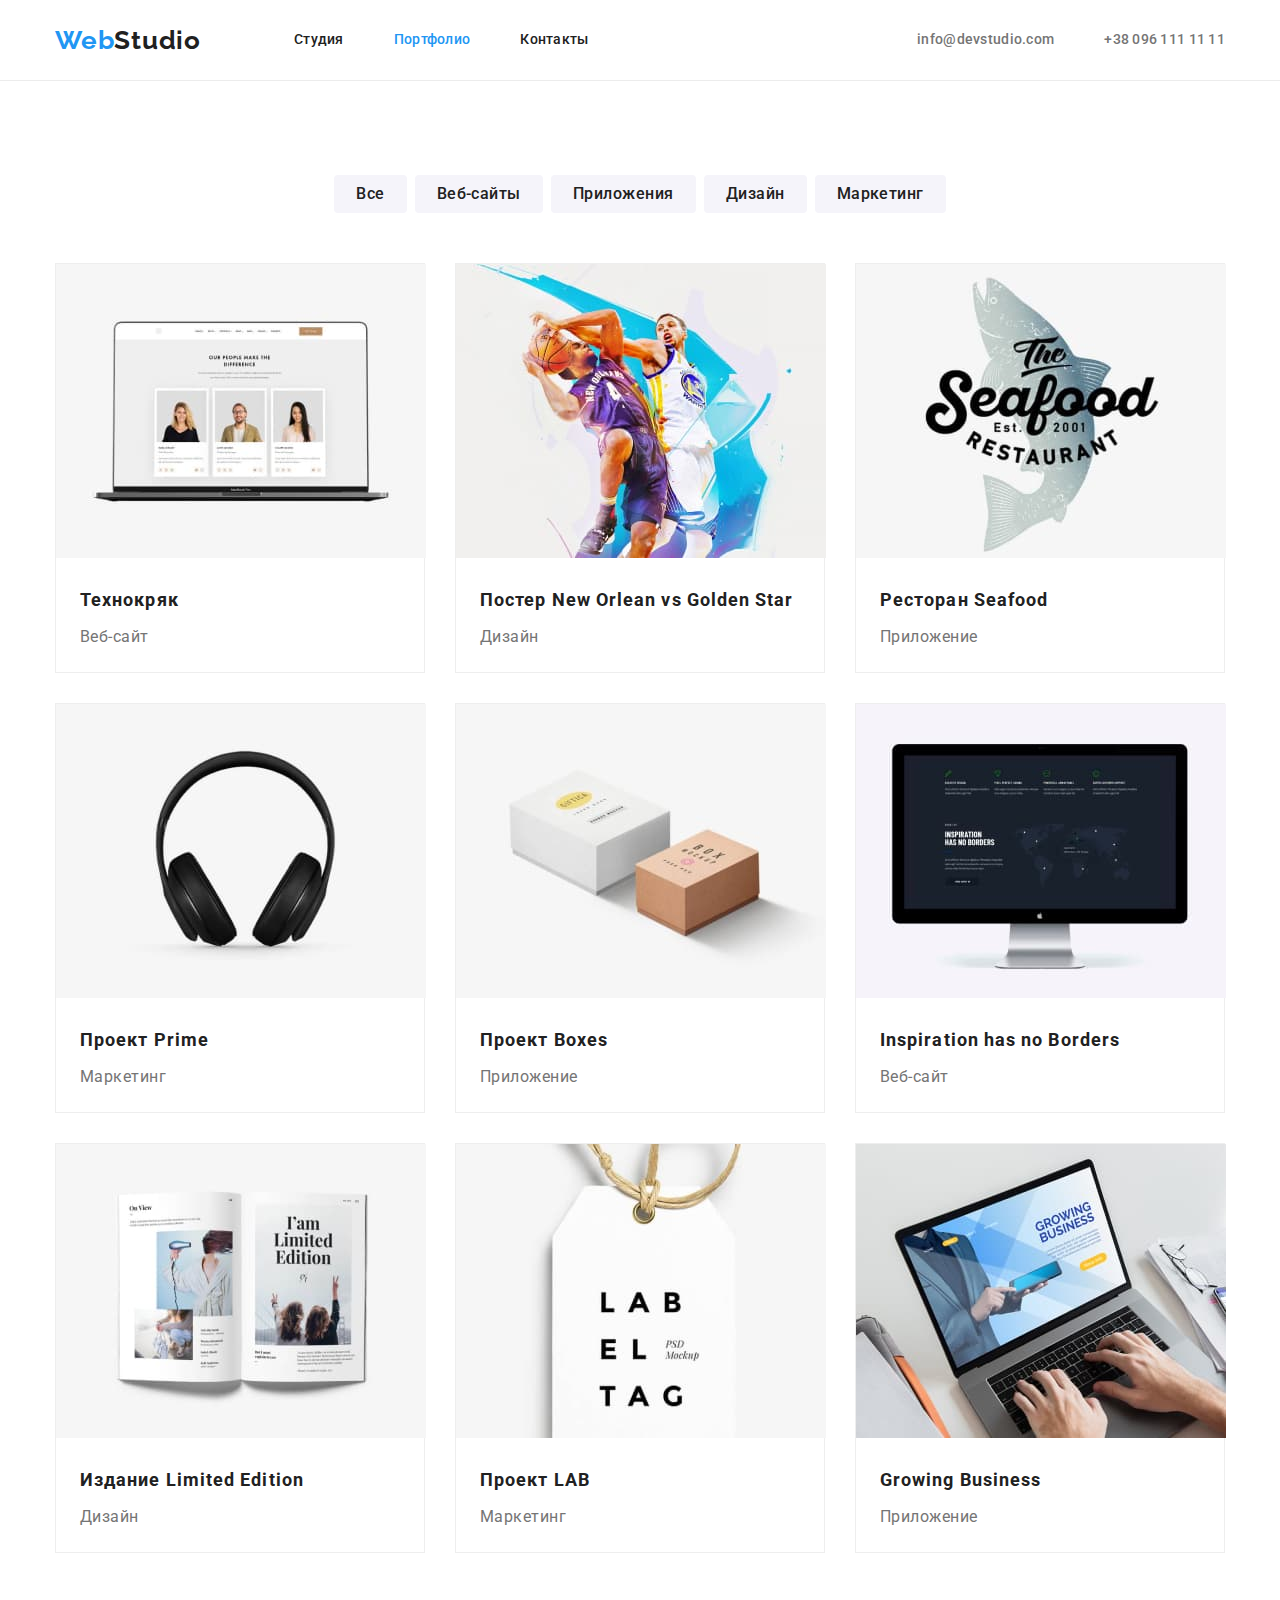
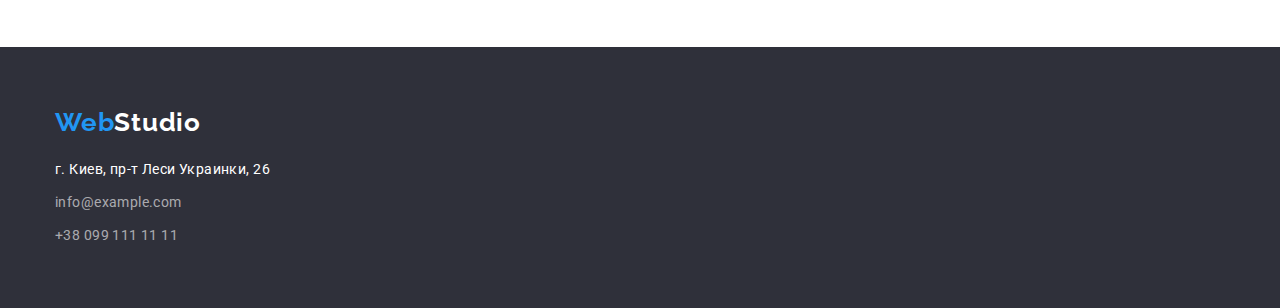
==== commit 0cc9b755: "fix bugs" ====
--- a/portfolio.html
+++ b/portfolio.html
@@ -44,57 +44,76 @@
                     <li class="li"><button class="button" type="button">Маркетинг</button></li>
                 </ul>
                 <ul class="filter-list list">
-                    <li class="item"><a href="#"><img class="img" src="./images/pimg1.jpg" alt="ноутбук с браузером"
-                                width="370" />
-                            <h2 class="title">Технокряк</h2>
-                            <p class="category">Веб-сайт</p>
+                    <li class="item"><a class="link" href="#"><img class="img" src="./images/pimg1.jpg"
+                                alt="ноутбук с браузером" width="370" />
+                            <div class="card-title">
+                                <h2 class="title">Технокряк</h2>
+                                <p class="category">Веб-сайт</p>
+                            </div>
                         </a>
                     </li>
-                    <li class="item"><a href="#"><img class="img" src="./images/pimg2.jpg" alt="баскетболисты"
-                                width="370" />
-                            <h2 class="title">Постер New Orlean vs Golden Star</h2>
-                            <p class="category">Дизайн</p>
+                    <li class="item"><a class="link" href="#"><img class="img" src="./images/pimg2.jpg"
+                                alt="баскетболисты" width="370" />
+                            <div class="card-title">
+                                <h2 class="title">Постер New Orlean vs Golden Star</h2>
+                                <p class="category">Дизайн</p>
+                            </div>
                         </a>
                     </li>
-                    <li class="item"><a href="#"><img class="img" src="./images/pimg3.jpg" alt="логотип ресторана"
-                                width="370" />
-                            <h2 class="title">Ресторан Seafood</h2>
-                            <p class="category">Приложение</p>
+                    <li class="item"><a class="link" href="#"><img class="img" src="./images/pimg3.jpg"
+                                alt="логотип ресторана" width="370" />
+                            <div class="card-title">
+                                <h2 class="title">Ресторан Seafood</h2>
+                                <p class="category">Приложение</p>
+                            </div>
                         </a>
                     </li>
-                    <li class="item"><a href="#"><img class="img" src="./images/pimg4.jpg" alt="наушники" width="370" />
-                            <h2 class="title">Проект Prime</h2>
-                            <p class="category">Маркетинг</p>
+                    <li class="item"><a class="link" href="#"><img class="img" src="./images/pimg4.jpg" alt="наушники"
+                                width="370" />
+                            <div class="card-title">
+                                <h2 class="title">Проект Prime</h2>
+                                <p class="category">Маркетинг</p>
+                            </div>
                         </a>
                     </li>
-                    <li class="item"><a href="#"><img class="img" src="./images/pimg5.jpg" alt="две коробки"
-                                width="370" />
-                            <h2 class="title">Проект Boxes</h2>
-                            <p class="category">Приложение</p>
+                    <li class="item"><a class="link" href="#"><img class="img" src="./images/pimg5.jpg"
+                                alt="две коробки" width="370" />
+                            <div class="card-title">
+                                <h2 class="title">Проект Boxes</h2>
+                                <p class="category">Приложение</p>
+                            </div>
                         </a>
                     </li>
-                    <li class="item"><a href="#"><img class="img" src="./images/pimg6.jpg" alt="монитор с браузером"
-                                width="370" />
-                            <h2 class="title">Inspiration has no Borders</h2>
-                            <p class="category">Веб-сайт</p>
+                    <li class="item"><a class="link" href="#"><img class="img" src="./images/pimg6.jpg"
+                                alt="монитор с браузером" width="370" />
+                            <div class="card-title">
+                                <h2 class="title">Inspiration has no Borders</h2>
+                                <p class="category">Веб-сайт</p>
+                            </div>
                         </a>
                     </li>
-                    <li class="item"><a href="#"><img class="img" src="./images/pimg7.jpg" alt="открытая книга"
-                                width="370" />
-                            <h2 class="title">Издание Limited Edition</h2>
-                            <p class="category">Дизайн</p>
+                    <li class="item"><a class="link" href="#"><img class="img" src="./images/pimg7.jpg"
+                                alt="открытая книга" width="370" />
+                            <div class="card-title">
+                                <h2 class="title">Издание Limited Edition</h2>
+                                <p class="category">Дизайн</p>
+                            </div>
                         </a>
                     </li>
-                    <li class="item"><a href="#"><img class="img" src="./images/pimg8.jpg" alt="бейдж на шнурке"
-                                width="370" />
-                            <h2 class="title">Проект LAB</h2>
-                            <p class="category">Маркетинг</p>
+                    <li class="item"><a class="link" href="#"><img class="img" src="./images/pimg8.jpg"
+                                alt="бейдж на шнурке" width="370" />
+                            <div class="card-title">
+                                <h2 class="title">Проект LAB</h2>
+                                <p class="category">Маркетинг</p>
+                            </div>
                         </a>
                     </li>
-                    <li class="item"><a href="#"><img class="img" src="./images/pimg9.jpg" alt="работа на ноутбуке"
-                                width="370" />
-                            <h2 class="title">Growing Business</h2>
-                            <p class="category">Приложение</p>
+                    <li class="item"><a class="link" href="#"><img class="img" src="./images/pimg9.jpg"
+                                alt="работа на ноутбуке" width="370" />
+                            <div class="card-title">
+                                <h2 class="title">Growing Business</h2>
+                                <p class="category">Приложение</p>
+                            </div>
                         </a>
                     </li>
                 </ul>
@@ -105,9 +124,9 @@
         <div class="container flex">
             <a class="footer-logo link" href="./index.html" target="_parent"><span class="logo1">Web</span>Studio</a>
             <address>
-                <p>г. Киев, пр-т Леси Украинки, 26</p>
+                <p class="address">г. Киев, пр-т Леси Украинки, 26</p>
                 <ul class="footer-contacts list">
-                    <li>
+                    <li class="mail">
                         <a class="link" href="mailto:info@example.com">info@example.com</a>
                     </li>
                     <li>
--- a/css/styles.css
+++ b/css/styles.css
@@ -14,6 +14,7 @@
     --footer-text: #fff;
     --footer-contacts: rgba(255, 255, 255, 0.6);
     --bg-button: #f5f4fa;
+    --border-card: #eeeeee;
 }
 
 /*-base-*/
@@ -69,7 +70,6 @@
 
 
 .nav {
-    width: 1600px;
     border-bottom: 1px solid var(--header-border);
 }
 
@@ -154,8 +154,7 @@
 /*-order-*/
 
 .order{
-    width: 1600px;
-    padding: 200px;
+    padding: 200px 0px;
     background-color: var(--bg-order);
 }
 
@@ -193,8 +192,6 @@
 /*-preferences-*/
 
 .preferences {
-    width: 1600px;
-
 }
 
 .pref-list {
@@ -203,7 +200,7 @@
 }
 
 .pref-list .item {
-    width: 270px;
+    width: calc((100% - 90px) / 4);
     margin-right: 30px;
     text-align: left;
 }
@@ -230,7 +227,6 @@
 /*-what we do-*/
 
 .what-we-do {
-    width: 1600px;
     padding-top: 0px;
 }
 
@@ -263,25 +259,20 @@
 /*-our team-*/
 
 .our-team {
-    width: 1600px;
     background-color: var(--bg-our-team);
 }
 
 .team-list {
     display: flex;
-    padding-top: 50px;
-}
-
-.our-team .photo {
-    margin-bottom: 30px;
 }
 
 .our-team .title {
-        font-weight: 700;
-        font-size: 36px;
-        line-height: 1.17;
-        color: var(--font-title);
-        letter-spacing: 0.03em;
+    margin-bottom: 50px;
+    font-weight: 700;
+    font-size: 36px;
+    line-height: 1.17;
+    color: var(--font-title);
+    letter-spacing: 0.03em;
 }
 
 .our-team .item{
@@ -296,6 +287,10 @@
     margin-right: 0px;
 }
 
+.our-team .card-title {
+    padding: 30px 0;
+}
+
 .our-team .name{
     margin-bottom: 10px;
     font-weight: 500;
@@ -306,7 +301,6 @@
 }
 
 .our-team .prof {
-    margin-bottom: 50px;
     font-size: 16px;
     line-height: 1.88;
     letter-spacing: 0.03em;
@@ -314,9 +308,6 @@
 
 /*-UI portfolio-*/
 /*-buttons-*/
-.filter {
-    width: 1600px;
-}
 
 .buttons{
     display: flex;
@@ -358,8 +349,10 @@
 }
 
 .filter-list .item{
+    width: calc((100% - 60px) / 3);
     margin-right: 30px;
     margin-bottom: 30px;
+    border: 1px solid var(--border-card);
 }
 
 .filter-list .item:nth-child(3n) {
@@ -370,47 +363,36 @@
     margin-bottom: 0px;
 }
 
-.filter-list .img {
-    margin-bottom: 20px;
-}
-
 .filter-list .title{
-    margin-left: 24px;
     margin-bottom: 4px;
     font-weight: 700;
     font-size: 18px;
     line-height: 2;
     letter-spacing: 0.06em;
     color: var(--font-title);
-    text-align: left;
 }
 
 .filter-list .category{
-    margin-left: 24px;
-    margin-bottom: 20px;
     font-size: 16px;
     line-height: 1.88;
     letter-spacing: 0.03em;
     color: var(--font-p);
+}
+
+.filter-list .card-title {
+    padding: 20px 24px;
     text-align: left;
 }
 
-.filter-list a{
+.filter-list .link{
     text-decoration: none;
 }
 
-.filter-list li{
-    width: 370px;
-    border: 1px solid #EEEEEE;
-}
-
 
 /*-footer-*/
 
 .footer {
-    padding-top: 60px;
-    padding-bottom: 60px;
-    width: 1600px;
+    padding: 60px 0px;
     background-color: var(--bg-footer);
     line-height: 1.71;
     letter-spacing: 0.03em;
@@ -436,16 +418,25 @@
     color: var(--footer-text);
 }
 
-.footer address{
+.footer .address{
+    margin-bottom: 9px;
     font-style: normal;
     color: var(--footer-text);
 }
-.footer-contacts {
-}
+
 .footer-contacts .link {
+    font-style: normal;
     color: var(--footer-contacts);
+}
+
+.footer-contacts .mail {
+    margin-bottom: 9px;
 }
 
 .footer-contacts .link:hover, .link:focus {
     color: var(--accent);
+}
+
+.footer-contacts .mail {
+    margin-bottom: 9px;
 }